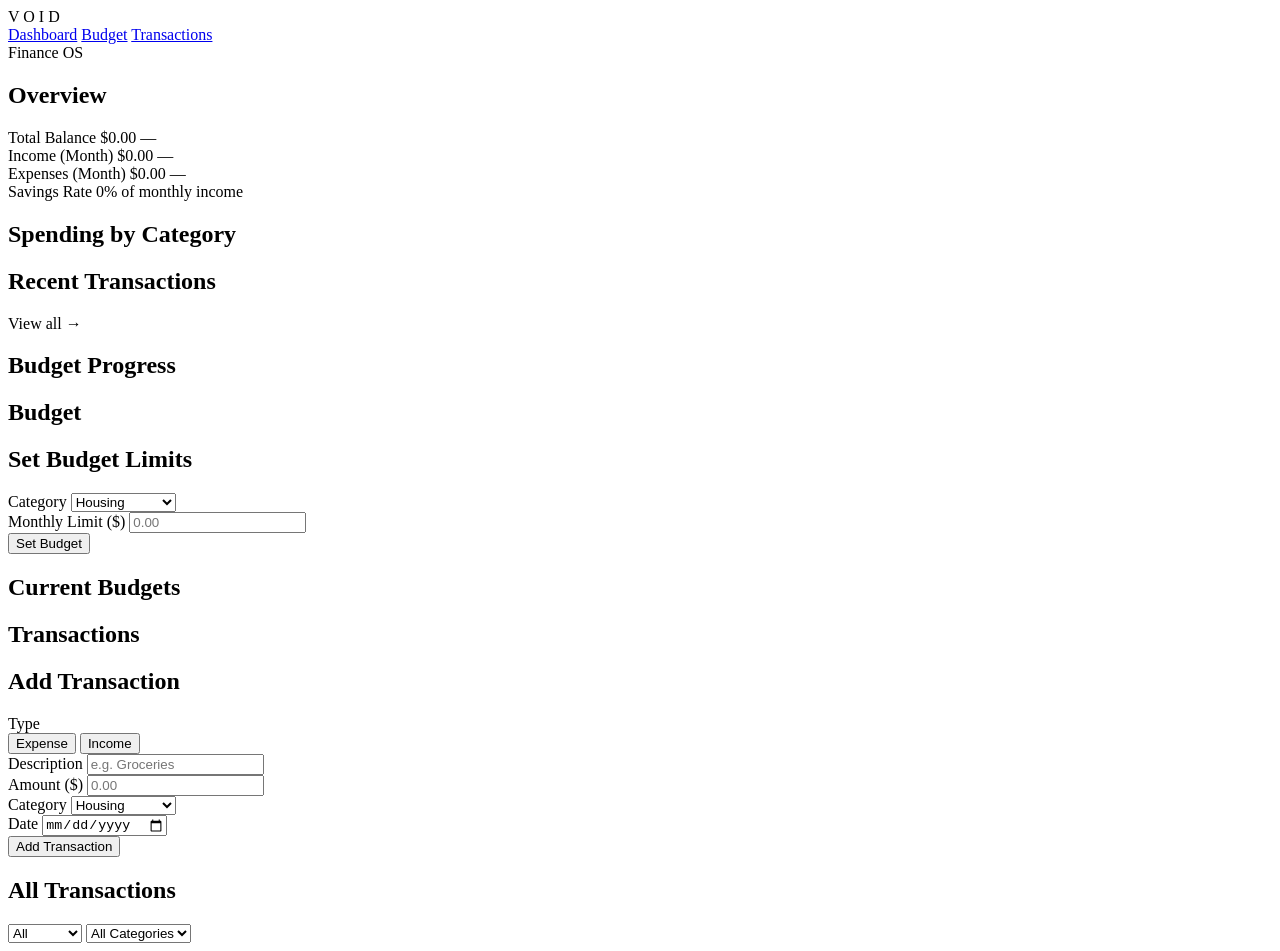
==== index.html @ 1727deb6 "Add files via upload" ====
<!DOCTYPE html>
<html lang="en">
<head>
  <meta charset="UTF-8" />
  <meta name="viewport" content="width=device-width, initial-scale=1.0" />
  <title>VOID — Finance Tracker</title>
  <link rel="stylesheet" href="css/style.css" />
  <link href="https://fonts.googleapis.com/css2?family=Space+Mono:wght@400;700&family=DM+Sans:wght@300;400;500&display=swap" rel="stylesheet" />
</head>
<body>

  <nav class="navbar">
    <div class="logo">V O I D</div>
    <div class="nav-links">
      <a href="#dashboard" class="nav-link active" onclick="showSection('dashboard', this)">Dashboard</a>
      <a href="#budget" class="nav-link" onclick="showSection('budget', this)">Budget</a>
      <a href="#transactions" class="nav-link" onclick="showSection('transactions', this)">Transactions</a>
    </div>
    <div class="nav-tag">Finance OS</div>
  </nav>

  <!-- DASHBOARD -->
  <section id="dashboard" class="section active">
    <div class="section-header">
      <h1>Overview</h1>
      <span class="date-badge" id="today-date"></span>
    </div>

    <div class="stats-grid">
      <div class="stat-card">
        <span class="stat-label">Total Balance</span>
        <span class="stat-value" id="stat-balance">$0.00</span>
        <span class="stat-sub" id="stat-balance-sub">—</span>
      </div>
      <div class="stat-card">
        <span class="stat-label">Income (Month)</span>
        <span class="stat-value green" id="stat-income">$0.00</span>
        <span class="stat-sub" id="stat-income-sub">—</span>
      </div>
      <div class="stat-card">
        <span class="stat-label">Expenses (Month)</span>
        <span class="stat-value red" id="stat-expenses">$0.00</span>
        <span class="stat-sub" id="stat-expenses-sub">—</span>
      </div>
      <div class="stat-card">
        <span class="stat-label">Savings Rate</span>
        <span class="stat-value" id="stat-savings">0%</span>
        <span class="stat-sub">of monthly income</span>
      </div>
    </div>

    <div class="two-col">
      <div class="panel">
        <div class="panel-header">
          <h2>Spending by Category</h2>
        </div>
        <div id="category-chart"></div>
      </div>

      <div class="panel">
        <div class="panel-header">
          <h2>Recent Transactions</h2>
          <a onclick="showSection('transactions', document.querySelector('[href=\'#transactions\']'))" class="panel-link">View all →</a>
        </div>
        <div id="recent-list" class="tx-list"></div>
      </div>
    </div>

    <div class="panel">
      <div class="panel-header">
        <h2>Budget Progress</h2>
      </div>
      <div id="budget-progress"></div>
    </div>
  </section>

  <!-- BUDGET -->
  <section id="budget" class="section">
    <div class="section-header">
      <h1>Budget</h1>
    </div>

    <div class="two-col">
      <div class="panel">
        <div class="panel-header"><h2>Set Budget Limits</h2></div>
        <form id="budget-form" class="form" onsubmit="saveBudget(event)">
          <div class="form-group">
            <label>Category</label>
            <select id="budget-category">
              <option>Housing</option>
              <option>Food</option>
              <option>Transport</option>
              <option>Entertainment</option>
              <option>Health</option>
              <option>Shopping</option>
              <option>Utilities</option>
              <option>Other</option>
            </select>
          </div>
          <div class="form-group">
            <label>Monthly Limit ($)</label>
            <input type="number" id="budget-amount" placeholder="0.00" min="0" step="0.01" required />
          </div>
          <button type="submit" class="btn-primary">Set Budget</button>
        </form>
      </div>

      <div class="panel">
        <div class="panel-header"><h2>Current Budgets</h2></div>
        <div id="budget-list"></div>
      </div>
    </div>
  </section>

  <!-- TRANSACTIONS -->
  <section id="transactions" class="section">
    <div class="section-header">
      <h1>Transactions</h1>
    </div>

    <div class="two-col">
      <div class="panel">
        <div class="panel-header"><h2>Add Transaction</h2></div>
        <form id="tx-form" class="form" onsubmit="addTransaction(event)">
          <div class="form-group">
            <label>Type</label>
            <div class="toggle-group">
              <button type="button" class="toggle active" onclick="setType('expense', this)">Expense</button>
              <button type="button" class="toggle" onclick="setType('income', this)">Income</button>
            </div>
          </div>
          <div class="form-group">
            <label>Description</label>
            <input type="text" id="tx-desc" placeholder="e.g. Groceries" required />
          </div>
          <div class="form-group">
            <label>Amount ($)</label>
            <input type="number" id="tx-amount" placeholder="0.00" min="0.01" step="0.01" required />
          </div>
          <div class="form-group">
            <label>Category</label>
            <select id="tx-category">
              <option>Housing</option>
              <option>Food</option>
              <option>Transport</option>
              <option>Entertainment</option>
              <option>Health</option>
              <option>Shopping</option>
              <option>Utilities</option>
              <option>Salary</option>
              <option>Freelance</option>
              <option>Other</option>
            </select>
          </div>
          <div class="form-group">
            <label>Date</label>
            <input type="date" id="tx-date" required />
          </div>
          <button type="submit" class="btn-primary">Add Transaction</button>
        </form>
      </div>

      <div class="panel" style="flex:1.5">
        <div class="panel-header">
          <h2>All Transactions</h2>
          <div class="filter-group">
            <select id="filter-type" onchange="renderTransactions()">
              <option value="all">All</option>
              <option value="income">Income</option>
              <option value="expense">Expense</option>
            </select>
            <select id="filter-category" onchange="renderTransactions()">
              <option value="all">All Categories</option>
            </select>
          </div>
        </div>
        <div id="all-tx-list" class="tx-list"></div>
      </div>
    </div>
  </section>

  <script src="js/app.js"></script>
</body>
</html>
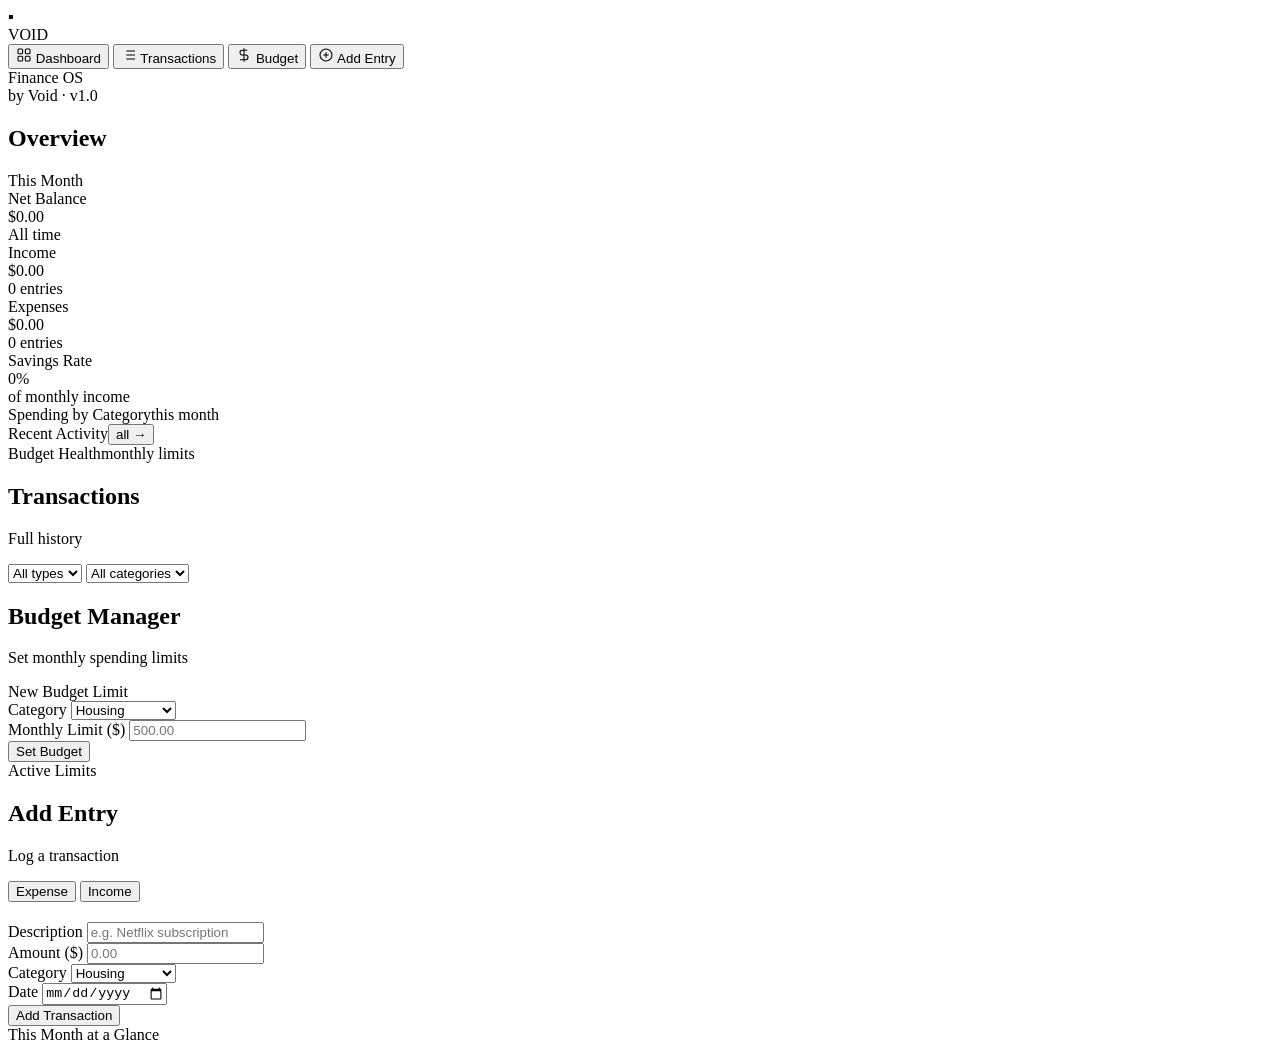
==== commit 933c799c: "Rename index (1).html to index.html" ====
--- a/index.html
+++ b/index.html
@@ -1,184 +1,168 @@
 <!DOCTYPE html>
 <html lang="en">
 <head>
-  <meta charset="UTF-8" />
-  <meta name="viewport" content="width=device-width, initial-scale=1.0" />
-  <title>VOID — Finance Tracker</title>
-  <link rel="stylesheet" href="css/style.css" />
-  <link href="https://fonts.googleapis.com/css2?family=Space+Mono:wght@400;700&family=DM+Sans:wght@300;400;500&display=swap" rel="stylesheet" />
+<meta charset="UTF-8"/>
+<meta name="viewport" content="width=device-width,initial-scale=1.0"/>
+<title>VOID — Finance OS</title>
+<link href="https://fonts.googleapis.com/css2?family=Space+Mono:ital,wght@0,400;0,700;1,400&family=Syne:wght@400;600;700;800&display=swap" rel="stylesheet"/>
+<link rel="stylesheet" href="css/style.css"/>
 </head>
 <body>
+<div class="shell">
 
-  <nav class="navbar">
-    <div class="logo">V O I D</div>
-    <div class="nav-links">
-      <a href="#dashboard" class="nav-link active" onclick="showSection('dashboard', this)">Dashboard</a>
-      <a href="#budget" class="nav-link" onclick="showSection('budget', this)">Budget</a>
-      <a href="#transactions" class="nav-link" onclick="showSection('transactions', this)">Transactions</a>
+  <aside class="sidebar">
+    <div class="logo">
+      <div class="logo-icon">▪</div>
+      <div class="logo-text">VOID</div>
     </div>
-    <div class="nav-tag">Finance OS</div>
-  </nav>
+    <nav>
+      <button class="nav-btn active" onclick="go('dashboard',this)">
+        <svg width="16" height="16" fill="none" stroke="currentColor" stroke-width="1.6" viewBox="0 0 24 24"><rect x="3" y="3" width="7" height="7" rx="1.5"/><rect x="14" y="3" width="7" height="7" rx="1.5"/><rect x="3" y="14" width="7" height="7" rx="1.5"/><rect x="14" y="14" width="7" height="7" rx="1.5"/></svg>
+        Dashboard
+      </button>
+      <button class="nav-btn" onclick="go('transactions',this)">
+        <svg width="16" height="16" fill="none" stroke="currentColor" stroke-width="1.6" viewBox="0 0 24 24"><path d="M8 6h13M8 12h13M8 18h13M3 6h.01M3 12h.01M3 18h.01"/></svg>
+        Transactions
+      </button>
+      <button class="nav-btn" onclick="go('budget',this)">
+        <svg width="16" height="16" fill="none" stroke="currentColor" stroke-width="1.6" viewBox="0 0 24 24"><path d="M12 2v20M17 5H9.5a3.5 3.5 0 000 7h5a3.5 3.5 0 010 7H6"/></svg>
+        Budget
+      </button>
+      <button class="nav-btn add-btn" onclick="go('add',this)">
+        <svg width="16" height="16" fill="none" stroke="currentColor" stroke-width="1.6" viewBox="0 0 24 24"><circle cx="12" cy="12" r="9"/><line x1="12" y1="8" x2="12" y2="16"/><line x1="8" y1="12" x2="16" y2="12"/></svg>
+        Add Entry
+      </button>
+    </nav>
+    <div class="sidebar-foot">
+      <div class="foot-line">Finance OS</div>
+      <div class="foot-line dim">by Void · v1.0</div>
+    </div>
+  </aside>
 
-  <!-- DASHBOARD -->
-  <section id="dashboard" class="section active">
-    <div class="section-header">
-      <h1>Overview</h1>
-      <span class="date-badge" id="today-date"></span>
-    </div>
+  <main class="content">
 
-    <div class="stats-grid">
-      <div class="stat-card">
-        <span class="stat-label">Total Balance</span>
-        <span class="stat-value" id="stat-balance">$0.00</span>
-        <span class="stat-sub" id="stat-balance-sub">—</span>
-      </div>
-      <div class="stat-card">
-        <span class="stat-label">Income (Month)</span>
-        <span class="stat-value green" id="stat-income">$0.00</span>
-        <span class="stat-sub" id="stat-income-sub">—</span>
-      </div>
-      <div class="stat-card">
-        <span class="stat-label">Expenses (Month)</span>
-        <span class="stat-value red" id="stat-expenses">$0.00</span>
-        <span class="stat-sub" id="stat-expenses-sub">—</span>
-      </div>
-      <div class="stat-card">
-        <span class="stat-label">Savings Rate</span>
-        <span class="stat-value" id="stat-savings">0%</span>
-        <span class="stat-sub">of monthly income</span>
-      </div>
-    </div>
-
-    <div class="two-col">
-      <div class="panel">
-        <div class="panel-header">
-          <h2>Spending by Category</h2>
+    <!-- DASHBOARD -->
+    <section id="dashboard" class="page active">
+      <div class="page-head">
+        <div>
+          <h1>Overview</h1>
+          <p class="sub" id="today-date"></p>
         </div>
-        <div id="category-chart"></div>
+        <div class="pill">This Month</div>
       </div>
 
-      <div class="panel">
-        <div class="panel-header">
-          <h2>Recent Transactions</h2>
-          <a onclick="showSection('transactions', document.querySelector('[href=\'#transactions\']'))" class="panel-link">View all →</a>
+      <div class="kpi-grid">
+        <div class="kpi">
+          <div class="kpi-lbl">Net Balance</div>
+          <div class="kpi-val" id="kpi-balance">$0.00</div>
+          <div class="kpi-sub" id="kpi-bal-sub">All time</div>
         </div>
-        <div id="recent-list" class="tx-list"></div>
-      </div>
-    </div>
-
-    <div class="panel">
-      <div class="panel-header">
-        <h2>Budget Progress</h2>
-      </div>
-      <div id="budget-progress"></div>
-    </div>
-  </section>
-
-  <!-- BUDGET -->
-  <section id="budget" class="section">
-    <div class="section-header">
-      <h1>Budget</h1>
-    </div>
-
-    <div class="two-col">
-      <div class="panel">
-        <div class="panel-header"><h2>Set Budget Limits</h2></div>
-        <form id="budget-form" class="form" onsubmit="saveBudget(event)">
-          <div class="form-group">
-            <label>Category</label>
-            <select id="budget-category">
-              <option>Housing</option>
-              <option>Food</option>
-              <option>Transport</option>
-              <option>Entertainment</option>
-              <option>Health</option>
-              <option>Shopping</option>
-              <option>Utilities</option>
-              <option>Other</option>
-            </select>
-          </div>
-          <div class="form-group">
-            <label>Monthly Limit ($)</label>
-            <input type="number" id="budget-amount" placeholder="0.00" min="0" step="0.01" required />
-          </div>
-          <button type="submit" class="btn-primary">Set Budget</button>
-        </form>
+        <div class="kpi kpi-green">
+          <div class="kpi-lbl">Income</div>
+          <div class="kpi-val green" id="kpi-income">$0.00</div>
+          <div class="kpi-sub" id="kpi-inc-sub">0 entries</div>
+        </div>
+        <div class="kpi kpi-red">
+          <div class="kpi-lbl">Expenses</div>
+          <div class="kpi-val red" id="kpi-expense">$0.00</div>
+          <div class="kpi-sub" id="kpi-exp-sub">0 entries</div>
+        </div>
+        <div class="kpi kpi-yellow">
+          <div class="kpi-lbl">Savings Rate</div>
+          <div class="kpi-val yellow" id="kpi-savings">0%</div>
+          <div class="kpi-sub">of monthly income</div>
+        </div>
       </div>
 
-      <div class="panel">
-        <div class="panel-header"><h2>Current Budgets</h2></div>
-        <div id="budget-list"></div>
-      </div>
-    </div>
-  </section>
-
-  <!-- TRANSACTIONS -->
-  <section id="transactions" class="section">
-    <div class="section-header">
-      <h1>Transactions</h1>
-    </div>
-
-    <div class="two-col">
-      <div class="panel">
-        <div class="panel-header"><h2>Add Transaction</h2></div>
-        <form id="tx-form" class="form" onsubmit="addTransaction(event)">
-          <div class="form-group">
-            <label>Type</label>
-            <div class="toggle-group">
-              <button type="button" class="toggle active" onclick="setType('expense', this)">Expense</button>
-              <button type="button" class="toggle" onclick="setType('income', this)">Income</button>
-            </div>
-          </div>
-          <div class="form-group">
-            <label>Description</label>
-            <input type="text" id="tx-desc" placeholder="e.g. Groceries" required />
-          </div>
-          <div class="form-group">
-            <label>Amount ($)</label>
-            <input type="number" id="tx-amount" placeholder="0.00" min="0.01" step="0.01" required />
-          </div>
-          <div class="form-group">
-            <label>Category</label>
-            <select id="tx-category">
-              <option>Housing</option>
-              <option>Food</option>
-              <option>Transport</option>
-              <option>Entertainment</option>
-              <option>Health</option>
-              <option>Shopping</option>
-              <option>Utilities</option>
-              <option>Salary</option>
-              <option>Freelance</option>
-              <option>Other</option>
-            </select>
-          </div>
-          <div class="form-group">
-            <label>Date</label>
-            <input type="date" id="tx-date" required />
-          </div>
-          <button type="submit" class="btn-primary">Add Transaction</button>
-        </form>
+      <div class="dash-row">
+        <div class="card wide">
+          <div class="card-top"><span class="card-ttl">Spending by Category</span><span class="card-hint">this month</span></div>
+          <div id="cat-bars"></div>
+        </div>
+        <div class="card">
+          <div class="card-top"><span class="card-ttl">Recent Activity</span><button class="card-link" onclick="go('transactions',document.querySelector('[onclick*=transactions]'))">all →</button></div>
+          <div id="recent-list" class="txlist"></div>
+        </div>
       </div>
 
-      <div class="panel" style="flex:1.5">
-        <div class="panel-header">
-          <h2>All Transactions</h2>
-          <div class="filter-group">
-            <select id="filter-type" onchange="renderTransactions()">
-              <option value="all">All</option>
-              <option value="income">Income</option>
-              <option value="expense">Expense</option>
-            </select>
-            <select id="filter-category" onchange="renderTransactions()">
-              <option value="all">All Categories</option>
-            </select>
+      <div class="card">
+        <div class="card-top"><span class="card-ttl">Budget Health</span><span class="card-hint">monthly limits</span></div>
+        <div id="budget-bars"></div>
+      </div>
+    </section>
+
+    <!-- TRANSACTIONS -->
+    <section id="transactions" class="page">
+      <div class="page-head">
+        <div><h1>Transactions</h1><p class="sub">Full history</p></div>
+        <div class="filter-row">
+          <select id="f-type" onchange="renderTxPage()"><option value="all">All types</option><option value="income">Income</option><option value="expense">Expense</option></select>
+          <select id="f-cat" onchange="renderTxPage()"><option value="all">All categories</option></select>
+        </div>
+      </div>
+      <div class="card"><div id="all-tx" class="txlist lg"></div></div>
+    </section>
+
+    <!-- BUDGET -->
+    <section id="budget" class="page">
+      <div class="page-head"><div><h1>Budget Manager</h1><p class="sub">Set monthly spending limits</p></div></div>
+      <div class="two-col">
+        <div class="card">
+          <div class="card-top"><span class="card-ttl">New Budget Limit</span></div>
+          <form class="form" onsubmit="saveBudget(event)">
+            <div class="field"><label>Category</label>
+              <select id="b-cat"><option>Housing</option><option>Food</option><option>Transport</option><option>Entertainment</option><option>Health</option><option>Shopping</option><option>Utilities</option><option>Other</option></select>
+            </div>
+            <div class="field"><label>Monthly Limit ($)</label>
+              <input type="number" id="b-amt" placeholder="500.00" min="1" step="0.01" required/>
+            </div>
+            <button type="submit" class="submit-btn">Set Budget</button>
+          </form>
+        </div>
+        <div class="card">
+          <div class="card-top"><span class="card-ttl">Active Limits</span></div>
+          <div id="b-list"></div>
+        </div>
+      </div>
+    </section>
+
+    <!-- ADD -->
+    <section id="add" class="page">
+      <div class="page-head"><div><h1>Add Entry</h1><p class="sub">Log a transaction</p></div></div>
+      <div class="two-col">
+        <div class="card">
+          <div class="type-switch">
+            <button class="type-btn active" id="tb-exp" onclick="setTxType('expense',this)">Expense</button>
+            <button class="type-btn" id="tb-inc" onclick="setTxType('income',this)">Income</button>
           </div>
+          <form class="form" onsubmit="addTx(event)" style="margin-top:1.25rem">
+            <div class="field"><label>Description</label>
+              <input type="text" id="tx-desc" placeholder="e.g. Netflix subscription" required/>
+            </div>
+            <div class="field"><label>Amount ($)</label>
+              <input type="number" id="tx-amt" placeholder="0.00" min="0.01" step="0.01" required/>
+            </div>
+            <div class="field-row">
+              <div class="field"><label>Category</label>
+                <select id="tx-cat"><option>Housing</option><option>Food</option><option>Transport</option><option>Entertainment</option><option>Health</option><option>Shopping</option><option>Utilities</option><option>Salary</option><option>Freelance</option><option>Other</option></select>
+              </div>
+              <div class="field"><label>Date</label>
+                <input type="date" id="tx-date" required/>
+              </div>
+            </div>
+            <button type="submit" class="submit-btn">Add Transaction</button>
+          </form>
+          <div id="tx-feedback" class="feedback"></div>
         </div>
-        <div id="all-tx-list" class="tx-list"></div>
+        <div class="card">
+          <div class="card-top"><span class="card-ttl">This Month at a Glance</span></div>
+          <div id="add-glance"></div>
+        </div>
       </div>
-    </div>
-  </section>
+    </section>
 
-  <script src="js/app.js"></script>
+  </main>
+</div>
+<script src="js/app.js"></script>
 </body>
 </html>
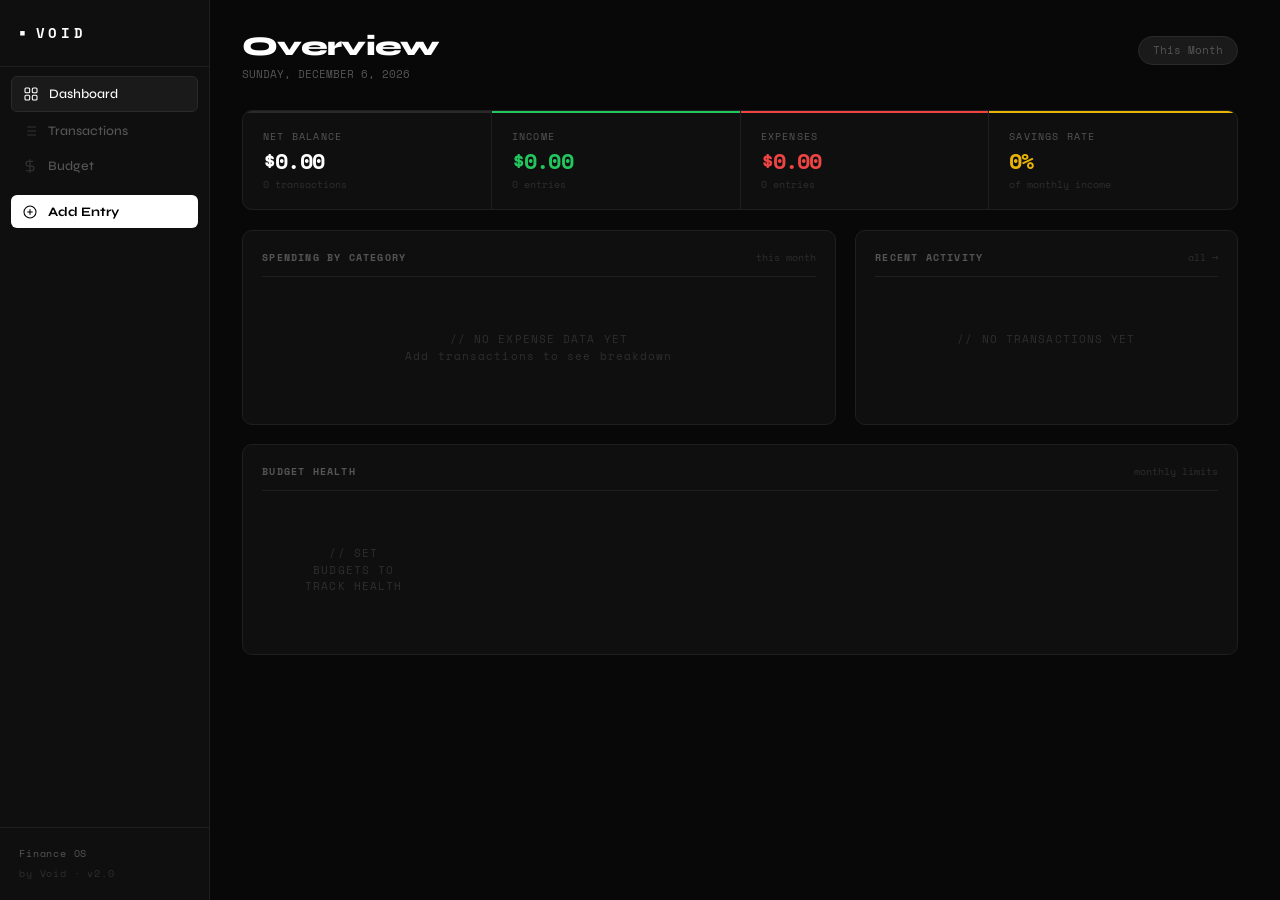
==== commit f5a09bbc: "Update index.html" ====
--- a/index.html
+++ b/index.html
@@ -4,111 +4,263 @@
 <meta charset="UTF-8"/>
 <meta name="viewport" content="width=device-width,initial-scale=1.0"/>
 <title>VOID — Finance OS</title>
-<link href="https://fonts.googleapis.com/css2?family=Space+Mono:ital,wght@0,400;0,700;1,400&family=Syne:wght@400;600;700;800&display=swap" rel="stylesheet"/>
-<link rel="stylesheet" href="css/style.css"/>
+<link href="https://fonts.googleapis.com/css2?family=Space+Mono:wght@400;700&family=Syne:wght@400;600;700;800&display=swap" rel="stylesheet"/>
+<style>
+*,*::before,*::after{box-sizing:border-box;margin:0;padding:0}
+:root{
+  --bg:#080808;--bg1:#0f0f0f;--bg2:#141414;--bg3:#1a1a1a;
+  --border:#1f1f1f;--border2:#2a2a2a;--border3:#333;
+  --text:#e8e8e8;--muted:#555;--dim:#2e2e2e;
+  --green:#22c55e;--green-bg:rgba(34,197,94,0.08);--green-bd:rgba(34,197,94,0.2);
+  --red:#ef4444;--red-bg:rgba(239,68,68,0.08);--red-bd:rgba(239,68,68,0.2);
+  --yellow:#eab308;
+  --accent:#ffffff;
+  --mono:'Space Mono',monospace;
+  --sans:'Syne',sans-serif;
+}
+html,body{height:100%;overflow:hidden}
+body{background:var(--bg);color:var(--text);font-family:var(--sans);font-size:14px;line-height:1.5;-webkit-font-smoothing:antialiased}
+
+/* SHELL */
+.shell{display:flex;height:100vh}
+
+/* SIDEBAR */
+.sidebar{width:210px;flex-shrink:0;background:var(--bg1);border-right:1px solid var(--border);display:flex;flex-direction:column}
+.logo{display:flex;align-items:center;gap:10px;padding:1.4rem 1.2rem;border-bottom:1px solid var(--border)}
+.logo-mark{font-size:18px;color:#fff;line-height:1}
+.logo-word{font-family:var(--mono);font-size:14px;font-weight:700;letter-spacing:0.28em;color:#fff}
+.sidenav{display:flex;flex-direction:column;gap:2px;padding:0.6rem 0.7rem;flex:1}
+.nb{display:flex;align-items:center;gap:10px;padding:0.55rem 0.7rem;background:none;border:none;border-radius:6px;color:var(--muted);font-family:var(--sans);font-size:13px;font-weight:500;cursor:pointer;text-align:left;width:100%;transition:background .15s,color .15s}
+.nb svg{flex-shrink:0;opacity:.55;transition:opacity .15s}
+.nb:hover{background:var(--bg2);color:var(--text)}
+.nb:hover svg{opacity:.9}
+.nb.on{background:var(--bg3);color:#fff;border:1px solid var(--border2)}
+.nb.on svg{opacity:1}
+.nb.cta{background:#fff;color:#000;font-weight:700;margin-top:0.6rem;border:none!important}
+.nb.cta svg{opacity:1;stroke:#000}
+.nb.cta:hover{opacity:.88}
+.sfoot{padding:1rem 1.2rem;border-top:1px solid var(--border)}
+.sf{font-family:var(--mono);font-size:10px;letter-spacing:.08em;color:var(--muted);line-height:2}
+.sf.d{color:var(--dim)}
+
+/* CONTENT */
+.content{flex:1;overflow-y:auto;background:var(--bg)}
+.page{display:none;padding:2rem;max-width:1060px;animation:fu .2s ease}
+.page.on{display:block}
+@keyframes fu{from{opacity:0;transform:translateY(5px)}to{opacity:1;transform:none}}
+
+/* PAGE HEADER */
+.ph{display:flex;align-items:flex-start;justify-content:space-between;margin-bottom:1.75rem;gap:1rem;flex-wrap:wrap}
+.ph h1{font-size:27px;font-weight:800;letter-spacing:-.025em;color:#fff;line-height:1.1}
+.ph .sub{font-size:11px;color:var(--muted);margin-top:4px;font-family:var(--mono)}
+.badge{background:var(--bg3);border:1px solid var(--border2);border-radius:100px;font-size:11px;font-family:var(--mono);color:var(--muted);padding:5px 14px;white-space:nowrap;margin-top:4px}
+
+/* KPI ROW */
+.kpis{display:grid;grid-template-columns:repeat(4,1fr);gap:1px;background:var(--border);border:1px solid var(--border);border-radius:10px;overflow:hidden;margin-bottom:1.2rem}
+.kpi{background:var(--bg1);padding:1.1rem 1.25rem;display:flex;flex-direction:column;gap:3px;position:relative}
+.kpi::before{content:'';position:absolute;top:0;left:0;right:0;height:2px;background:var(--border2)}
+.kpi.g::before{background:var(--green)}
+.kpi.r::before{background:var(--red)}
+.kpi.y::before{background:var(--yellow)}
+.kl{font-size:10px;font-family:var(--mono);letter-spacing:.12em;text-transform:uppercase;color:var(--muted)}
+.kv{font-family:var(--mono);font-size:22px;font-weight:700;letter-spacing:-.035em;color:#fff;margin:3px 0 2px;line-height:1}
+.kv.g{color:var(--green)}.kv.r{color:var(--red)}.kv.y{color:var(--yellow)}
+.ks{font-size:10px;color:var(--dim);font-family:var(--mono)}
+
+/* CARDS */
+.card{background:var(--bg1);border:1px solid var(--border);border-radius:10px;padding:1.2rem;margin-bottom:1.2rem}
+.ct{display:flex;align-items:center;justify-content:space-between;margin-bottom:.9rem;padding-bottom:.7rem;border-bottom:1px solid var(--border)}
+.cttl{font-family:var(--mono);font-size:10px;letter-spacing:.12em;text-transform:uppercase;color:var(--muted);font-weight:700}
+.chint{font-size:10px;color:var(--dim);font-family:var(--mono)}
+.clink{background:none;border:none;color:var(--dim);font-family:var(--mono);font-size:10px;cursor:pointer;padding:0;transition:color .15s}
+.clink:hover{color:var(--text)}
+
+/* DASH LAYOUT */
+.drow{display:grid;grid-template-columns:1.55fr 1fr;gap:1.2rem;margin-bottom:1.2rem}
+.drow .card{margin-bottom:0}
+
+/* CATEGORY BARS */
+.cbars{display:flex;flex-direction:column;gap:10px}
+.brow{display:flex;flex-direction:column;gap:5px}
+.bmeta{display:flex;justify-content:space-between}
+.bname{font-size:12px;font-family:var(--mono);color:var(--muted)}
+.bamt{font-size:12px;font-family:var(--mono);color:#fff;font-weight:700}
+.btrack{height:4px;background:var(--border2);border-radius:2px;overflow:hidden}
+.bfill{height:100%;border-radius:2px;background:#fff;transition:width .6s cubic-bezier(.34,1.56,.64,1)}
+
+/* BUDGET HEALTH */
+.bhealth{display:grid;grid-template-columns:repeat(auto-fill,minmax(180px,1fr));gap:10px}
+.bhcard{background:var(--bg2);border:1px solid var(--border);border-radius:8px;padding:.8rem .9rem;display:flex;flex-direction:column;gap:7px}
+.bhtop{display:flex;justify-content:space-between;align-items:center}
+.bhcat{font-size:12px;font-family:var(--mono);color:#fff}
+.bhpct{font-size:11px;font-family:var(--mono)}
+.bhpct.ok{color:var(--green)}.bhpct.warn{color:var(--yellow)}.bhpct.over{color:var(--red)}
+.bhtrack{height:3px;background:var(--border2);border-radius:2px;overflow:hidden}
+.bhbar{height:100%;border-radius:2px;transition:width .5s ease}
+.bhbar.ok{background:var(--green)}.bhbar.warn{background:var(--yellow)}.bhbar.over{background:var(--red)}
+.bhnums{font-size:10px;color:var(--dim);font-family:var(--mono)}
+
+/* TX LIST */
+.txlist{display:flex;flex-direction:column}
+.txi{display:flex;align-items:center;gap:11px;padding:9px 0;border-bottom:1px solid var(--border)}
+.txi:last-child{border-bottom:none}
+.dot{width:7px;height:7px;border-radius:50%;flex-shrink:0}
+.dot.income{background:var(--green);box-shadow:0 0 7px rgba(34,197,94,.5)}
+.dot.expense{background:var(--red);box-shadow:0 0 7px rgba(239,68,68,.5)}
+.tinfo{flex:1;min-width:0}
+.tdesc{font-size:13px;font-weight:600;color:#fff;white-space:nowrap;overflow:hidden;text-overflow:ellipsis}
+.tmeta{font-size:10px;color:var(--dim);font-family:var(--mono);margin-top:1px}
+.tright{display:flex;align-items:center;gap:8px;flex-shrink:0}
+.tamt{font-family:var(--mono);font-size:13px;font-weight:700}
+.tamt.income{color:var(--green)}.tamt.expense{color:var(--red)}
+.tdel{background:none;border:none;color:var(--dim);font-size:17px;cursor:pointer;padding:1px 5px;border-radius:4px;transition:color .15s,background .15s;line-height:1;display:none}
+.txlist.lg .tdel{display:block}
+.tdel:hover{color:var(--red);background:var(--red-bg)}
+.empty{padding:2.5rem;text-align:center;font-family:var(--mono);font-size:11px;letter-spacing:.1em;color:var(--dim)}
+
+/* TWO COL */
+.twocol{display:grid;grid-template-columns:1fr 1fr;gap:1.2rem}
+.twocol .card{margin-bottom:0}
+
+/* FORMS */
+.form{display:flex;flex-direction:column;gap:1rem;margin-top:.6rem}
+.field{display:flex;flex-direction:column;gap:6px}
+.frow{display:grid;grid-template-columns:1fr 1fr;gap:12px}
+.field label{font-size:10px;font-family:var(--mono);letter-spacing:.12em;text-transform:uppercase;color:var(--muted)}
+.field input,.field select{background:var(--bg2);border:1px solid var(--border2);border-radius:6px;color:#fff;font-family:var(--mono);font-size:13px;padding:.58rem .75rem;outline:none;width:100%;transition:border-color .15s;-webkit-appearance:none;appearance:none}
+.field input::placeholder{color:var(--dim)}
+.field input:focus,.field select:focus{border-color:var(--border3)}
+.field select option{background:var(--bg2)}
+
+/* TYPE TOGGLE */
+.typeswitch{display:flex;background:var(--bg2);border:1px solid var(--border2);border-radius:8px;padding:3px;gap:3px}
+.tbtn{flex:1;background:none;border:none;border-radius:5px;color:var(--muted);font-family:var(--mono);font-size:12px;font-weight:700;letter-spacing:.06em;padding:.48rem;cursor:pointer;transition:all .15s}
+.tbtn.on{background:#fff;color:#000}
+
+/* SUBMIT */
+.sbtn{background:#fff;border:none;border-radius:6px;color:#000;font-family:var(--mono);font-size:12px;font-weight:700;letter-spacing:.08em;text-transform:uppercase;padding:.8rem;cursor:pointer;transition:opacity .15s,transform .1s;margin-top:.2rem;width:100%}
+.sbtn:hover{opacity:.86}
+.sbtn:active{transform:scale(.98)}
+
+/* FEEDBACK */
+.fb{font-family:var(--mono);font-size:11px;margin-top:.75rem;padding:.55rem .75rem;border-radius:5px;display:none}
+.fb.ok{display:block;background:var(--green-bg);border:1px solid var(--green-bd);color:var(--green)}
+
+/* BUDGET ITEMS */
+.blist{display:flex;flex-direction:column;gap:6px}
+.bitem{display:flex;align-items:center;justify-content:space-between;background:var(--bg2);border:1px solid var(--border);border-radius:6px;padding:.58rem .75rem;font-family:var(--mono);font-size:12px}
+.bdel{background:none;border:none;color:var(--dim);font-size:15px;cursor:pointer;padding:1px 6px;border-radius:4px;transition:color .15s,background .15s}
+.bdel:hover{color:var(--red);background:var(--red-bg)}
+
+/* GLANCE */
+.glance{display:flex;flex-direction:column;gap:12px;margin-top:.5rem}
+.grow{display:flex;justify-content:space-between;align-items:center;padding-bottom:10px;border-bottom:1px solid var(--border)}
+.grow:last-child{border-bottom:none}
+.glbl{font-size:12px;color:var(--muted);font-family:var(--mono)}
+.glval{font-family:var(--mono);font-size:14px;font-weight:700}
+.glval.g{color:var(--green)}.glval.r{color:var(--red)}
+
+/* FILTERS */
+.fbar{display:flex;gap:8px;flex-wrap:wrap;align-items:center}
+.fbar select{background:var(--bg2);border:1px solid var(--border2);border-radius:6px;color:var(--muted);font-family:var(--mono);font-size:11px;padding:5px 10px;outline:none;cursor:pointer;-webkit-appearance:none;appearance:none}
+
+/* SCROLLBAR */
+::-webkit-scrollbar{width:4px}
+::-webkit-scrollbar-track{background:var(--bg)}
+::-webkit-scrollbar-thumb{background:var(--border3);border-radius:2px}
+
+@media(max-width:720px){
+  .sidebar{width:58px}
+  .nb span,.logo-word,.sfoot{display:none}
+  .logo{justify-content:center;padding:1rem 0}
+  .nb{justify-content:center;padding:.65rem}
+  .nb.cta{border-radius:50%;width:38px;height:38px;padding:0;margin:.5rem auto}
+  .kpis{grid-template-columns:1fr 1fr}
+  .drow,.twocol{grid-template-columns:1fr}
+  .page{padding:1rem}
+}
+</style>
 </head>
 <body>
 <div class="shell">
 
   <aside class="sidebar">
     <div class="logo">
-      <div class="logo-icon">▪</div>
-      <div class="logo-text">VOID</div>
+      <div class="logo-mark">▪</div>
+      <div class="logo-word">VOID</div>
     </div>
-    <nav>
-      <button class="nav-btn active" onclick="go('dashboard',this)">
+    <nav class="sidenav">
+      <button class="nb on" onclick="go('dashboard',this)">
         <svg width="16" height="16" fill="none" stroke="currentColor" stroke-width="1.6" viewBox="0 0 24 24"><rect x="3" y="3" width="7" height="7" rx="1.5"/><rect x="14" y="3" width="7" height="7" rx="1.5"/><rect x="3" y="14" width="7" height="7" rx="1.5"/><rect x="14" y="14" width="7" height="7" rx="1.5"/></svg>
-        Dashboard
+        <span>Dashboard</span>
       </button>
-      <button class="nav-btn" onclick="go('transactions',this)">
+      <button class="nb" onclick="go('transactions',this)">
         <svg width="16" height="16" fill="none" stroke="currentColor" stroke-width="1.6" viewBox="0 0 24 24"><path d="M8 6h13M8 12h13M8 18h13M3 6h.01M3 12h.01M3 18h.01"/></svg>
-        Transactions
+        <span>Transactions</span>
       </button>
-      <button class="nav-btn" onclick="go('budget',this)">
+      <button class="nb" onclick="go('budget',this)">
         <svg width="16" height="16" fill="none" stroke="currentColor" stroke-width="1.6" viewBox="0 0 24 24"><path d="M12 2v20M17 5H9.5a3.5 3.5 0 000 7h5a3.5 3.5 0 010 7H6"/></svg>
-        Budget
+        <span>Budget</span>
       </button>
-      <button class="nav-btn add-btn" onclick="go('add',this)">
+      <button class="nb cta" onclick="go('add',this)">
         <svg width="16" height="16" fill="none" stroke="currentColor" stroke-width="1.6" viewBox="0 0 24 24"><circle cx="12" cy="12" r="9"/><line x1="12" y1="8" x2="12" y2="16"/><line x1="8" y1="12" x2="16" y2="12"/></svg>
-        Add Entry
+        <span>Add Entry</span>
       </button>
     </nav>
-    <div class="sidebar-foot">
-      <div class="foot-line">Finance OS</div>
-      <div class="foot-line dim">by Void · v1.0</div>
+    <div class="sfoot">
+      <div class="sf">Finance OS</div>
+      <div class="sf d">by Void · v2.0</div>
     </div>
   </aside>
 
   <main class="content">
 
     <!-- DASHBOARD -->
-    <section id="dashboard" class="page active">
-      <div class="page-head">
-        <div>
-          <h1>Overview</h1>
-          <p class="sub" id="today-date"></p>
-        </div>
-        <div class="pill">This Month</div>
-      </div>
-
-      <div class="kpi-grid">
-        <div class="kpi">
-          <div class="kpi-lbl">Net Balance</div>
-          <div class="kpi-val" id="kpi-balance">$0.00</div>
-          <div class="kpi-sub" id="kpi-bal-sub">All time</div>
-        </div>
-        <div class="kpi kpi-green">
-          <div class="kpi-lbl">Income</div>
-          <div class="kpi-val green" id="kpi-income">$0.00</div>
-          <div class="kpi-sub" id="kpi-inc-sub">0 entries</div>
-        </div>
-        <div class="kpi kpi-red">
-          <div class="kpi-lbl">Expenses</div>
-          <div class="kpi-val red" id="kpi-expense">$0.00</div>
-          <div class="kpi-sub" id="kpi-exp-sub">0 entries</div>
-        </div>
-        <div class="kpi kpi-yellow">
-          <div class="kpi-lbl">Savings Rate</div>
-          <div class="kpi-val yellow" id="kpi-savings">0%</div>
-          <div class="kpi-sub">of monthly income</div>
-        </div>
-      </div>
-
-      <div class="dash-row">
-        <div class="card wide">
-          <div class="card-top"><span class="card-ttl">Spending by Category</span><span class="card-hint">this month</span></div>
-          <div id="cat-bars"></div>
-        </div>
+    <section id="dashboard" class="page on">
+      <div class="ph">
+        <div><h1>Overview</h1><p class="sub" id="today-date"></p></div>
+        <div class="badge">This Month</div>
+      </div>
+      <div class="kpis">
+        <div class="kpi"><div class="kl">Net Balance</div><div class="kv" id="kv-bal">$0.00</div><div class="ks" id="ks-bal">0 transactions</div></div>
+        <div class="kpi g"><div class="kl">Income</div><div class="kv g" id="kv-inc">$0.00</div><div class="ks" id="ks-inc">0 entries</div></div>
+        <div class="kpi r"><div class="kl">Expenses</div><div class="kv r" id="kv-exp">$0.00</div><div class="ks" id="ks-exp">0 entries</div></div>
+        <div class="kpi y"><div class="kl">Savings Rate</div><div class="kv y" id="kv-sav">0%</div><div class="ks">of monthly income</div></div>
+      </div>
+      <div class="drow">
         <div class="card">
-          <div class="card-top"><span class="card-ttl">Recent Activity</span><button class="card-link" onclick="go('transactions',document.querySelector('[onclick*=transactions]'))">all →</button></div>
-          <div id="recent-list" class="txlist"></div>
-        </div>
-      </div>
-
+          <div class="ct"><span class="cttl">Spending by Category</span><span class="chint">this month</span></div>
+          <div class="cbars" id="cat-bars"></div>
+        </div>
+        <div class="card">
+          <div class="ct"><span class="cttl">Recent Activity</span><button class="clink" onclick="go('transactions',document.querySelectorAll('.nb')[1])">all →</button></div>
+          <div class="txlist" id="recent-tx"></div>
+        </div>
+      </div>
       <div class="card">
-        <div class="card-top"><span class="card-ttl">Budget Health</span><span class="card-hint">monthly limits</span></div>
-        <div id="budget-bars"></div>
+        <div class="ct"><span class="cttl">Budget Health</span><span class="chint">monthly limits</span></div>
+        <div class="bhealth" id="budget-health"></div>
       </div>
     </section>
 
     <!-- TRANSACTIONS -->
     <section id="transactions" class="page">
-      <div class="page-head">
+      <div class="ph">
         <div><h1>Transactions</h1><p class="sub">Full history</p></div>
-        <div class="filter-row">
+        <div class="fbar">
           <select id="f-type" onchange="renderTxPage()"><option value="all">All types</option><option value="income">Income</option><option value="expense">Expense</option></select>
           <select id="f-cat" onchange="renderTxPage()"><option value="all">All categories</option></select>
         </div>
       </div>
-      <div class="card"><div id="all-tx" class="txlist lg"></div></div>
+      <div class="card"><div class="txlist lg" id="all-tx"></div></div>
     </section>
 
     <!-- BUDGET -->
     <section id="budget" class="page">
-      <div class="page-head"><div><h1>Budget Manager</h1><p class="sub">Set monthly spending limits</p></div></div>
-      <div class="two-col">
+      <div class="ph"><div><h1>Budget Manager</h1><p class="sub">Set monthly limits</p></div></div>
+      <div class="twocol">
         <div class="card">
-          <div class="card-top"><span class="card-ttl">New Budget Limit</span></div>
+          <div class="ct"><span class="cttl">New Budget Limit</span></div>
           <form class="form" onsubmit="saveBudget(event)">
             <div class="field"><label>Category</label>
               <select id="b-cat"><option>Housing</option><option>Food</option><option>Transport</option><option>Entertainment</option><option>Health</option><option>Shopping</option><option>Utilities</option><option>Other</option></select>
@@ -116,33 +268,33 @@
             <div class="field"><label>Monthly Limit ($)</label>
               <input type="number" id="b-amt" placeholder="500.00" min="1" step="0.01" required/>
             </div>
-            <button type="submit" class="submit-btn">Set Budget</button>
+            <button type="submit" class="sbtn">Set Budget</button>
           </form>
         </div>
         <div class="card">
-          <div class="card-top"><span class="card-ttl">Active Limits</span></div>
-          <div id="b-list"></div>
+          <div class="ct"><span class="cttl">Active Limits</span></div>
+          <div class="blist" id="b-list"></div>
         </div>
       </div>
     </section>
 
     <!-- ADD -->
     <section id="add" class="page">
-      <div class="page-head"><div><h1>Add Entry</h1><p class="sub">Log a transaction</p></div></div>
-      <div class="two-col">
+      <div class="ph"><div><h1>Add Entry</h1><p class="sub">Log a transaction</p></div></div>
+      <div class="twocol">
         <div class="card">
-          <div class="type-switch">
-            <button class="type-btn active" id="tb-exp" onclick="setTxType('expense',this)">Expense</button>
-            <button class="type-btn" id="tb-inc" onclick="setTxType('income',this)">Income</button>
+          <div class="typeswitch">
+            <button type="button" class="tbtn on" onclick="setType('expense',this)">Expense</button>
+            <button type="button" class="tbtn" onclick="setType('income',this)">Income</button>
           </div>
-          <form class="form" onsubmit="addTx(event)" style="margin-top:1.25rem">
+          <form class="form" onsubmit="addTx(event)">
             <div class="field"><label>Description</label>
               <input type="text" id="tx-desc" placeholder="e.g. Netflix subscription" required/>
             </div>
             <div class="field"><label>Amount ($)</label>
               <input type="number" id="tx-amt" placeholder="0.00" min="0.01" step="0.01" required/>
             </div>
-            <div class="field-row">
+            <div class="frow">
               <div class="field"><label>Category</label>
                 <select id="tx-cat"><option>Housing</option><option>Food</option><option>Transport</option><option>Entertainment</option><option>Health</option><option>Shopping</option><option>Utilities</option><option>Salary</option><option>Freelance</option><option>Other</option></select>
               </div>
@@ -150,19 +302,219 @@
                 <input type="date" id="tx-date" required/>
               </div>
             </div>
-            <button type="submit" class="submit-btn">Add Transaction</button>
+            <button type="submit" class="sbtn">Add Transaction</button>
           </form>
-          <div id="tx-feedback" class="feedback"></div>
+          <div class="fb" id="fb"></div>
         </div>
         <div class="card">
-          <div class="card-top"><span class="card-ttl">This Month at a Glance</span></div>
-          <div id="add-glance"></div>
+          <div class="ct"><span class="cttl">This Month at a Glance</span></div>
+          <div class="glance" id="glance"></div>
         </div>
       </div>
     </section>
 
   </main>
 </div>
-<script src="js/app.js"></script>
+
+<script>
+let txs = JSON.parse(localStorage.getItem('void_txs')||'[]');
+let budgets = JSON.parse(localStorage.getItem('void_budgets')||'{}');
+let txType = 'expense';
+
+const $ = id => document.getElementById(id);
+const fmt = n => '$'+Math.abs(n).toLocaleString('en-US',{minimumFractionDigits:2,maximumFractionDigits:2});
+const fmtDate = s => new Date(s+'T00:00:00').toLocaleDateString('en-US',{month:'short',day:'numeric',year:'numeric'});
+const esc = s => s.replace(/&/g,'&amp;').replace(/</g,'&lt;').replace(/>/g,'&gt;');
+
+document.addEventListener('DOMContentLoaded',()=>{
+  const d=$('today-date');
+  if(d) d.textContent=new Date().toLocaleDateString('en-US',{weekday:'long',year:'numeric',month:'long',day:'numeric'}).toUpperCase();
+  const td=$('tx-date');
+  if(td) td.value=new Date().toISOString().split('T')[0];
+  renderAll();
+  fillCatFilter();
+});
+
+function go(id,btn){
+  document.querySelectorAll('.page').forEach(p=>p.classList.remove('on'));
+  document.querySelectorAll('.nb').forEach(b=>b.classList.remove('on'));
+  const p=document.getElementById(id);
+  if(p) p.classList.add('on');
+  if(btn) btn.classList.add('on');
+  renderAll();
+}
+
+function setType(type,btn){
+  txType=type;
+  document.querySelectorAll('.tbtn').forEach(b=>b.classList.remove('on'));
+  btn.classList.add('on');
+}
+
+function addTx(e){
+  e.preventDefault();
+  const desc=$('tx-desc').value.trim();
+  const amt=parseFloat($('tx-amt').value);
+  const cat=$('tx-cat').value;
+  const date=$('tx-date').value;
+  if(!desc||!amt||!date)return;
+  txs.unshift({id:Date.now(),type:txType,desc,amount:amt,category:cat,date});
+  save();renderAll();fillCatFilter();
+  e.target.reset();
+  $('tx-date').value=new Date().toISOString().split('T')[0];
+  const fb=$('fb');
+  fb.className='fb ok';fb.textContent='✓ Transaction added';
+  setTimeout(()=>{fb.className='fb'},2200);
+}
+
+function delTx(id){
+  txs=txs.filter(t=>t.id!==id);
+  save();renderAll();
+}
+
+function saveBudget(e){
+  e.preventDefault();
+  const cat=$('b-cat').value;
+  const amt=parseFloat($('b-amt').value);
+  if(!cat||!amt)return;
+  budgets[cat]=amt;save();renderAll();e.target.reset();
+}
+
+function delBudget(cat){
+  delete budgets[cat];save();renderAll();
+}
+
+function save(){
+  localStorage.setItem('void_txs',JSON.stringify(txs));
+  localStorage.setItem('void_budgets',JSON.stringify(budgets));
+}
+
+function monthTxs(){
+  const now=new Date();
+  return txs.filter(t=>{const d=new Date(t.date+'T00:00:00');return d.getMonth()===now.getMonth()&&d.getFullYear()===now.getFullYear();});
+}
+
+function stats(){
+  const mt=monthTxs();
+  const inc=mt.filter(t=>t.type==='income').reduce((s,t)=>s+t.amount,0);
+  const exp=mt.filter(t=>t.type==='expense').reduce((s,t)=>s+t.amount,0);
+  const aInc=txs.filter(t=>t.type==='income').reduce((s,t)=>s+t.amount,0);
+  const aExp=txs.filter(t=>t.type==='expense').reduce((s,t)=>s+t.amount,0);
+  return{inc,exp,bal:aInc-aExp,sav:inc>0?Math.round(((inc-exp)/inc)*100):0,mt};
+}
+
+function catTotals(){
+  const tot={};
+  monthTxs().filter(t=>t.type==='expense').forEach(t=>{tot[t.category]=(tot[t.category]||0)+t.amount;});
+  return Object.entries(tot).sort((a,b)=>b[1]-a[1]);
+}
+
+function renderAll(){
+  renderKPIs();renderCatBars();renderRecent();renderBudgetHealth();renderBudgetList();renderTxPage();renderGlance();
+}
+
+function set(id,v){const e=$(id);if(e)e.textContent=v;}
+
+function renderKPIs(){
+  const{inc,exp,bal,sav,mt}=stats();
+  set('kv-bal',(bal<0?'-':'')+fmt(bal));
+  const bel=$('kv-bal');if(bel)bel.className='kv'+(bal<0?' r':'');
+  set('kv-inc',fmt(inc));set('kv-exp',fmt(exp));set('kv-sav',sav+'%');
+  set('ks-bal',txs.length+' transactions');
+  set('ks-inc',mt.filter(t=>t.type==='income').length+' entries');
+  set('ks-exp',mt.filter(t=>t.type==='expense').length+' entries');
+}
+
+function renderCatBars(){
+  const el=$('cat-bars');if(!el)return;
+  const cats=catTotals();
+  if(!cats.length){el.innerHTML='<div class="empty">// NO EXPENSE DATA YET<br>Add transactions to see breakdown</div>';return;}
+  const max=cats[0][1];
+  el.innerHTML=cats.map(([cat,amt])=>`
+    <div class="brow">
+      <div class="bmeta"><span class="bname">${cat}</span><span class="bamt">${fmt(amt)}</span></div>
+      <div class="btrack"><div class="bfill" style="width:${(amt/max*100).toFixed(1)}%"></div></div>
+    </div>`).join('');
+}
+
+function renderRecent(){
+  const el=$('recent-tx');if(!el)return;
+  renderTxList(el,txs.slice(0,7),false);
+}
+
+function renderBudgetHealth(){
+  const el=$('budget-health');if(!el)return;
+  const entries=Object.entries(budgets);
+  if(!entries.length){el.innerHTML='<div class="empty">// SET BUDGETS TO TRACK HEALTH</div>';return;}
+  const spent={};
+  monthTxs().filter(t=>t.type==='expense').forEach(t=>{spent[t.category]=(spent[t.category]||0)+t.amount;});
+  el.innerHTML=entries.map(([cat,lim])=>{
+    const s=spent[cat]||0;
+    const pct=Math.min((s/lim)*100,100);
+    const cls=pct>=100?'over':pct>=80?'warn':'ok';
+    return`<div class="bhcard">
+      <div class="bhtop"><span class="bhcat">${cat}</span><span class="bhpct ${cls}">${Math.round(pct)}%</span></div>
+      <div class="bhtrack"><div class="bhbar ${cls}" style="width:${pct.toFixed(1)}%"></div></div>
+      <div class="bhnums">${fmt(s)} of ${fmt(lim)}</div>
+    </div>`;
+  }).join('');
+}
+
+function renderBudgetList(){
+  const el=$('b-list');if(!el)return;
+  const entries=Object.entries(budgets);
+  if(!entries.length){el.innerHTML='<div class="empty">// NO BUDGETS SET</div>';return;}
+  el.innerHTML=entries.map(([cat,amt])=>`
+    <div class="bitem">
+      <span>${cat}</span><span>${fmt(amt)}/mo</span>
+      <button class="bdel" onclick="delBudget('${cat}')">×</button>
+    </div>`).join('');
+}
+
+function renderTxPage(){
+  const el=$('all-tx');if(!el)return;
+  const tf=$('f-type')?.value||'all';
+  const cf=$('f-cat')?.value||'all';
+  let f=txs;
+  if(tf!=='all')f=f.filter(t=>t.type===tf);
+  if(cf!=='all')f=f.filter(t=>t.category===cf);
+  renderTxList(el,f,true);
+}
+
+function renderTxList(el,list,showDel){
+  if(!list.length){el.innerHTML='<div class="empty">// NO TRANSACTIONS YET</div>';return;}
+  el.innerHTML=list.map(t=>`
+    <div class="txi">
+      <div class="dot ${t.type}"></div>
+      <div class="tinfo">
+        <div class="tdesc">${esc(t.desc)}</div>
+        <div class="tmeta">${t.category} · ${fmtDate(t.date)}</div>
+      </div>
+      <div class="tright">
+        <span class="tamt ${t.type}">${t.type==='income'?'+':'-'}${fmt(t.amount)}</span>
+        ${showDel?`<button class="tdel" onclick="delTx(${t.id})">×</button>`:''}
+      </div>
+    </div>`).join('');
+}
+
+function renderGlance(){
+  const el=$('glance');if(!el)return;
+  const{inc,exp,bal,sav}=stats();
+  const net=inc-exp;
+  el.innerHTML=`
+    <div class="grow"><span class="glbl">Income this month</span><span class="glval g">${fmt(inc)}</span></div>
+    <div class="grow"><span class="glbl">Expenses this month</span><span class="glval r">${fmt(exp)}</span></div>
+    <div class="grow"><span class="glbl">Net this month</span><span class="glval ${net<0?'r':'g'}">${net<0?'-':''}${fmt(net)}</span></div>
+    <div class="grow"><span class="glbl">Total balance</span><span class="glval ${bal<0?'r':''}">${bal<0?'-':''}${fmt(bal)}</span></div>
+    <div class="grow"><span class="glbl">Savings rate</span><span class="glval">${sav}%</span></div>
+    <div class="grow"><span class="glbl">Total transactions</span><span class="glval">${txs.length}</span></div>`;
+}
+
+function fillCatFilter(){
+  const sel=$('f-cat');if(!sel)return;
+  const cats=[...new Set(txs.map(t=>t.category))].sort();
+  const cur=sel.value;
+  sel.innerHTML='<option value="all">All categories</option>'+cats.map(c=>`<option value="${c}"${c===cur?' selected':''}>${c}</option>`).join('');
+}
+</script>
 </body>
 </html>
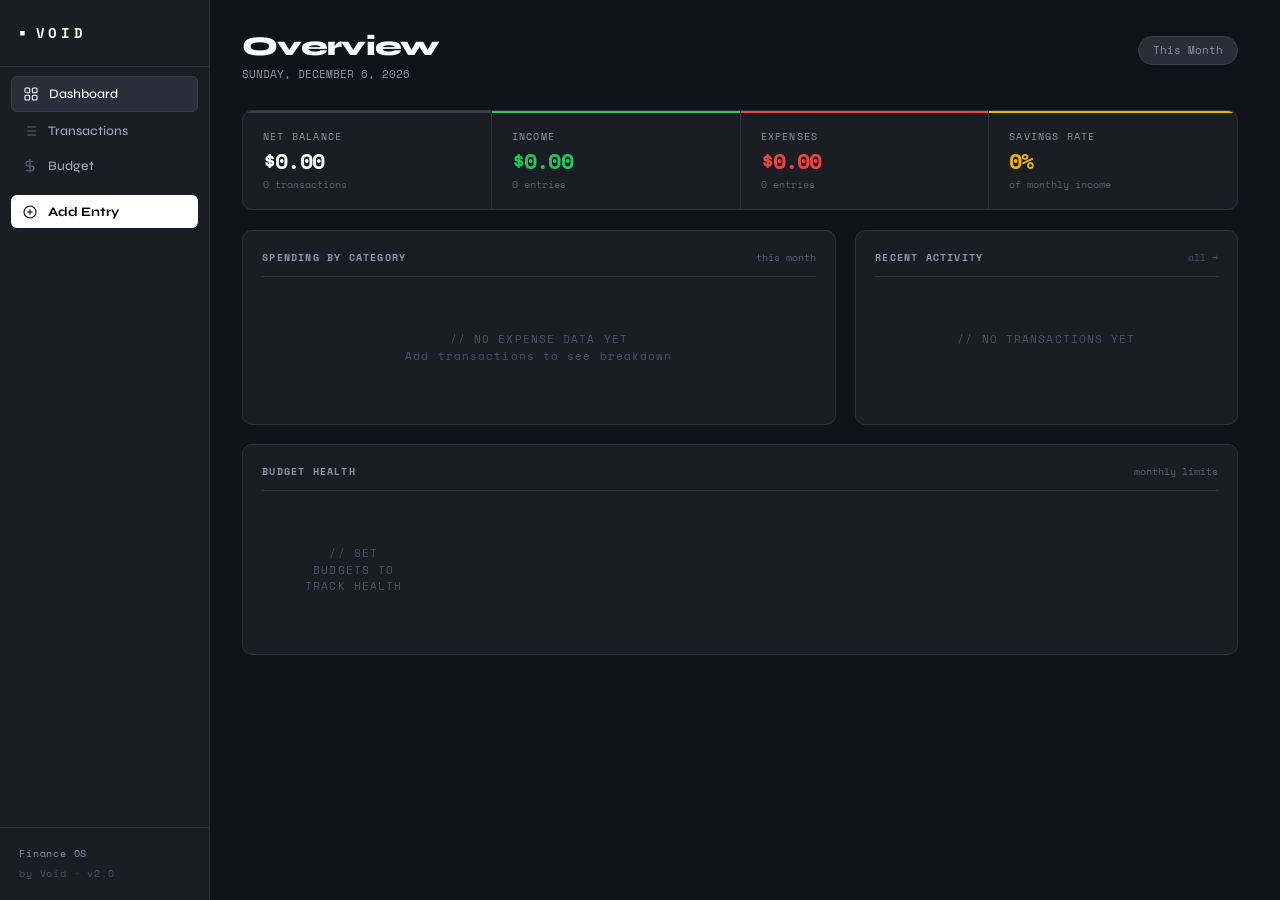
==== commit 6247f5a9: "Update index.html" ====
--- a/index.html
+++ b/index.html
@@ -8,11 +8,11 @@
 <style>
 *,*::before,*::after{box-sizing:border-box;margin:0;padding:0}
 :root{
-  --bg:#080808;--bg1:#0f0f0f;--bg2:#141414;--bg3:#1a1a1a;
-  --border:#1f1f1f;--border2:#2a2a2a;--border3:#333;
-  --text:#e8e8e8;--muted:#555;--dim:#2e2e2e;
-  --green:#22c55e;--green-bg:rgba(34,197,94,0.08);--green-bd:rgba(34,197,94,0.2);
-  --red:#ef4444;--red-bg:rgba(239,68,68,0.08);--red-bd:rgba(239,68,68,0.2);
+  --bg:#111318;--bg1:#1a1d24;--bg2:#21252f;--bg3:#292e3a;
+  --border:#2e3340;--border2:#3a4050;--border3:#4a5268;
+  --text:#f0f2f5;--muted:#8a93a8;--dim:#4a5268;
+  --green:#22c55e;--green-bg:rgba(34,197,94,0.1);--green-bd:rgba(34,197,94,0.3);
+  --red:#ef4444;--red-bg:rgba(239,68,68,0.1);--red-bd:rgba(239,68,68,0.3);
   --yellow:#eab308;
   --accent:#ffffff;
   --mono:'Space Mono',monospace;
@@ -30,7 +30,7 @@
 .logo-mark{font-size:18px;color:#fff;line-height:1}
 .logo-word{font-family:var(--mono);font-size:14px;font-weight:700;letter-spacing:0.28em;color:#fff}
 .sidenav{display:flex;flex-direction:column;gap:2px;padding:0.6rem 0.7rem;flex:1}
-.nb{display:flex;align-items:center;gap:10px;padding:0.55rem 0.7rem;background:none;border:none;border-radius:6px;color:var(--muted);font-family:var(--sans);font-size:13px;font-weight:500;cursor:pointer;text-align:left;width:100%;transition:background .15s,color .15s}
+.nb{display:flex;align-items:center;gap:10px;padding:0.55rem 0.7rem;background:none;border:none;border-radius:6px;color:#9aa3b8;font-family:var(--sans);font-size:13px;font-weight:500;cursor:pointer;text-align:left;width:100%;transition:background .15s,color .15s}
 .nb svg{flex-shrink:0;opacity:.55;transition:opacity .15s}
 .nb:hover{background:var(--bg2);color:var(--text)}
 .nb:hover svg{opacity:.9}
@@ -62,16 +62,16 @@
 .kpi.g::before{background:var(--green)}
 .kpi.r::before{background:var(--red)}
 .kpi.y::before{background:var(--yellow)}
-.kl{font-size:10px;font-family:var(--mono);letter-spacing:.12em;text-transform:uppercase;color:var(--muted)}
+.kl{font-size:10px;font-family:var(--mono);letter-spacing:.12em;text-transform:uppercase;color:#8a93a8}
 .kv{font-family:var(--mono);font-size:22px;font-weight:700;letter-spacing:-.035em;color:#fff;margin:3px 0 2px;line-height:1}
 .kv.g{color:var(--green)}.kv.r{color:var(--red)}.kv.y{color:var(--yellow)}
-.ks{font-size:10px;color:var(--dim);font-family:var(--mono)}
+.ks{font-size:10px;color:#5a6278;font-family:var(--mono)}
 
 /* CARDS */
 .card{background:var(--bg1);border:1px solid var(--border);border-radius:10px;padding:1.2rem;margin-bottom:1.2rem}
 .ct{display:flex;align-items:center;justify-content:space-between;margin-bottom:.9rem;padding-bottom:.7rem;border-bottom:1px solid var(--border)}
-.cttl{font-family:var(--mono);font-size:10px;letter-spacing:.12em;text-transform:uppercase;color:var(--muted);font-weight:700}
-.chint{font-size:10px;color:var(--dim);font-family:var(--mono)}
+.cttl{font-family:var(--mono);font-size:10px;letter-spacing:.12em;text-transform:uppercase;color:#8a93a8;font-weight:700}
+.chint{font-size:10px;color:#5a6278;font-family:var(--mono)}
 .clink{background:none;border:none;color:var(--dim);font-family:var(--mono);font-size:10px;cursor:pointer;padding:0;transition:color .15s}
 .clink:hover{color:var(--text)}
 
@@ -83,7 +83,7 @@
 .cbars{display:flex;flex-direction:column;gap:10px}
 .brow{display:flex;flex-direction:column;gap:5px}
 .bmeta{display:flex;justify-content:space-between}
-.bname{font-size:12px;font-family:var(--mono);color:var(--muted)}
+.bname{font-size:12px;font-family:var(--mono);color:#9aa3b8}
 .bamt{font-size:12px;font-family:var(--mono);color:#fff;font-weight:700}
 .btrack{height:4px;background:var(--border2);border-radius:2px;overflow:hidden}
 .bfill{height:100%;border-radius:2px;background:#fff;transition:width .6s cubic-bezier(.34,1.56,.64,1)}
@@ -109,14 +109,14 @@
 .dot.expense{background:var(--red);box-shadow:0 0 7px rgba(239,68,68,.5)}
 .tinfo{flex:1;min-width:0}
 .tdesc{font-size:13px;font-weight:600;color:#fff;white-space:nowrap;overflow:hidden;text-overflow:ellipsis}
-.tmeta{font-size:10px;color:var(--dim);font-family:var(--mono);margin-top:1px}
+.tmeta{font-size:10px;color:#6272a4;font-family:var(--mono);margin-top:1px}
 .tright{display:flex;align-items:center;gap:8px;flex-shrink:0}
 .tamt{font-family:var(--mono);font-size:13px;font-weight:700}
 .tamt.income{color:var(--green)}.tamt.expense{color:var(--red)}
-.tdel{background:none;border:none;color:var(--dim);font-size:17px;cursor:pointer;padding:1px 5px;border-radius:4px;transition:color .15s,background .15s;line-height:1;display:none}
+.tdel{background:none;border:none;color:#4a5268;font-size:17px;cursor:pointer;padding:1px 5px;border-radius:4px;transition:color .15s,background .15s;line-height:1;display:none}
 .txlist.lg .tdel{display:block}
 .tdel:hover{color:var(--red);background:var(--red-bg)}
-.empty{padding:2.5rem;text-align:center;font-family:var(--mono);font-size:11px;letter-spacing:.1em;color:var(--dim)}
+.empty{padding:2.5rem;text-align:center;font-family:var(--mono);font-size:11px;letter-spacing:.1em;color:#4a5268}
 
 /* TWO COL */
 .twocol{display:grid;grid-template-columns:1fr 1fr;gap:1.2rem}
@@ -126,10 +126,10 @@
 .form{display:flex;flex-direction:column;gap:1rem;margin-top:.6rem}
 .field{display:flex;flex-direction:column;gap:6px}
 .frow{display:grid;grid-template-columns:1fr 1fr;gap:12px}
-.field label{font-size:10px;font-family:var(--mono);letter-spacing:.12em;text-transform:uppercase;color:var(--muted)}
-.field input,.field select{background:var(--bg2);border:1px solid var(--border2);border-radius:6px;color:#fff;font-family:var(--mono);font-size:13px;padding:.58rem .75rem;outline:none;width:100%;transition:border-color .15s;-webkit-appearance:none;appearance:none}
-.field input::placeholder{color:var(--dim)}
-.field input:focus,.field select:focus{border-color:var(--border3)}
+.field label{font-size:10px;font-family:var(--mono);letter-spacing:.12em;text-transform:uppercase;color:#8a93a8}
+.field input,.field select{background:var(--bg2);border:1.5px solid var(--border2);border-radius:6px;color:#fff;font-family:var(--mono);font-size:13px;padding:.58rem .75rem;outline:none;width:100%;transition:border-color .15s;-webkit-appearance:none;appearance:none}
+.field input::placeholder{color:#5a6278}
+.field input:focus,.field select:focus{border-color:#6272a4;box-shadow:0 0 0 3px rgba(98,114,164,0.15)}
 .field select option{background:var(--bg2)}
 
 /* TYPE TOGGLE */
@@ -148,21 +148,21 @@
 
 /* BUDGET ITEMS */
 .blist{display:flex;flex-direction:column;gap:6px}
-.bitem{display:flex;align-items:center;justify-content:space-between;background:var(--bg2);border:1px solid var(--border);border-radius:6px;padding:.58rem .75rem;font-family:var(--mono);font-size:12px}
-.bdel{background:none;border:none;color:var(--dim);font-size:15px;cursor:pointer;padding:1px 6px;border-radius:4px;transition:color .15s,background .15s}
+.bitem{display:flex;align-items:center;justify-content:space-between;background:var(--bg2);border:1.5px solid var(--border2);border-radius:6px;padding:.58rem .75rem;font-family:var(--mono);font-size:12px;color:#c8d0e0}
+.bdel{background:none;border:none;color:#5a6278;font-size:15px;cursor:pointer;padding:1px 6px;border-radius:4px;transition:color .15s,background .15s}
 .bdel:hover{color:var(--red);background:var(--red-bg)}
 
 /* GLANCE */
 .glance{display:flex;flex-direction:column;gap:12px;margin-top:.5rem}
 .grow{display:flex;justify-content:space-between;align-items:center;padding-bottom:10px;border-bottom:1px solid var(--border)}
 .grow:last-child{border-bottom:none}
-.glbl{font-size:12px;color:var(--muted);font-family:var(--mono)}
+.glbl{font-size:12px;color:#8a93a8;font-family:var(--mono)}
 .glval{font-family:var(--mono);font-size:14px;font-weight:700}
 .glval.g{color:var(--green)}.glval.r{color:var(--red)}
 
 /* FILTERS */
 .fbar{display:flex;gap:8px;flex-wrap:wrap;align-items:center}
-.fbar select{background:var(--bg2);border:1px solid var(--border2);border-radius:6px;color:var(--muted);font-family:var(--mono);font-size:11px;padding:5px 10px;outline:none;cursor:pointer;-webkit-appearance:none;appearance:none}
+.fbar select{background:var(--bg2);border:1.5px solid var(--border2);border-radius:6px;color:#9aa3b8;font-family:var(--mono);font-size:11px;padding:5px 10px;outline:none;cursor:pointer;-webkit-appearance:none;appearance:none}
 
 /* SCROLLBAR */
 ::-webkit-scrollbar{width:4px}
